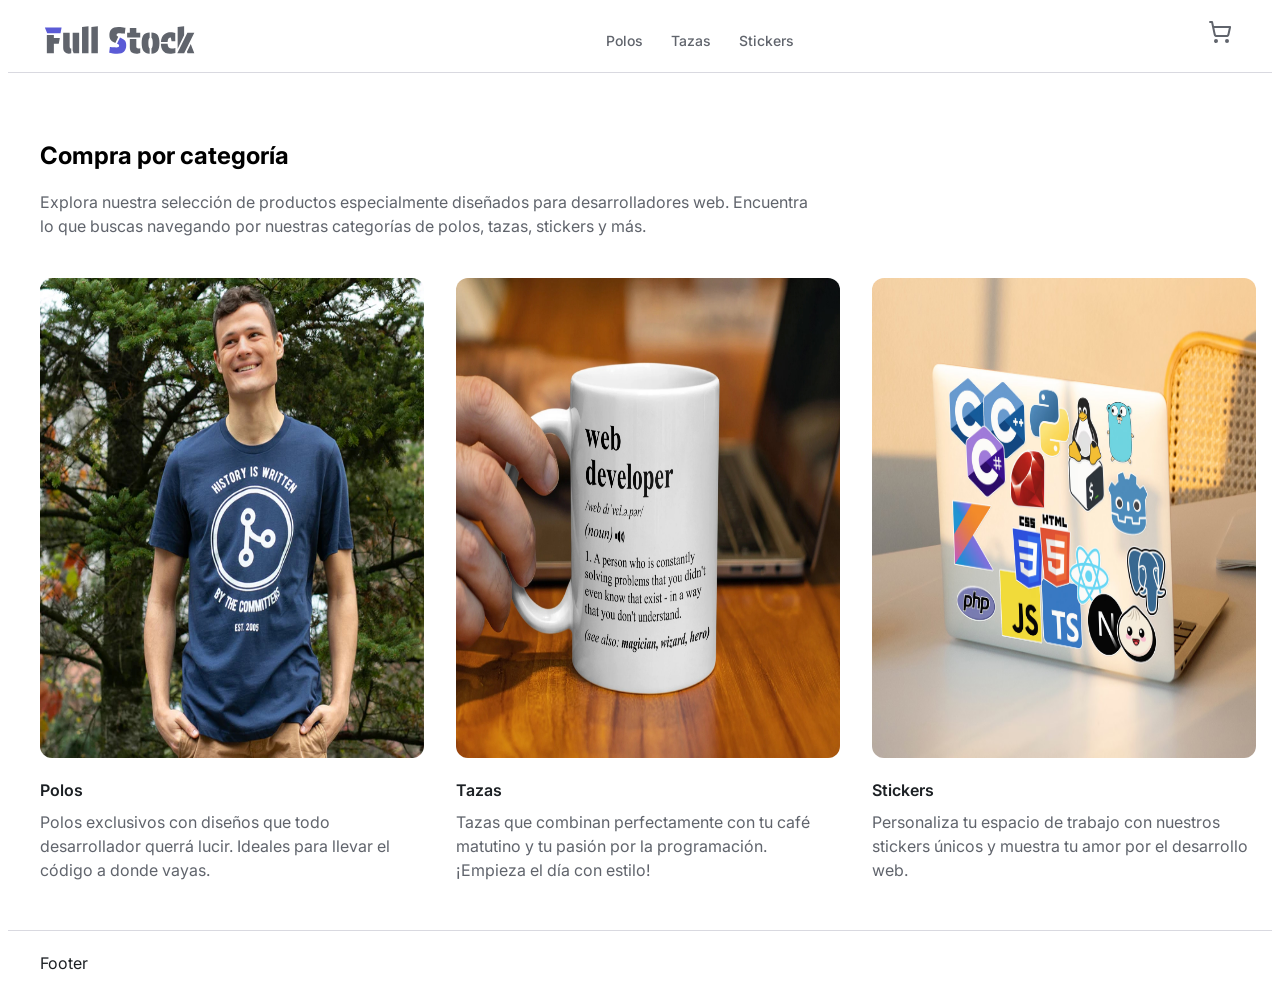
==== index.html @ 5903f7ca "Maqueta header y sección de categorías con Flexbox" ====
<!DOCTYPE html>
<html lang="es">
<head>
    <meta charset="UTF-8">
    <meta name="viewport"
          content="width=device-width, user-scalable=no, initial-scale=1.0, maximum-scale=1.0, minimum-scale=1.0">
    <meta http-equiv="X-UA-Compatible" content="ie=edge">
    <title>Document</title>
    <link rel="stylesheet" href="styles.css">
</head>
<body>
<header>
    <div class="container">
        <div class="content">
            <img class="logo" src="images/Logo.svg" alt="logo-fullstock">
            <nav>
                <a href="" class="nav-item">Polos</a>
                <a href="" class="nav-item">Tazas</a>
                <a href="" class="nav-item">Stickers</a>
            </nav>
            <a class="cart" href="">
                <img src="images/cart.svg" alt="carrito-de-compras">
            </a>
        </div>
    </div>

</header>
<main>
    <section id="categories">
        <div class="content">
            <div class="presentation">
                <h1>Compra por categoría</h1>
                <p>
                    Explora nuestra selección de productos especialmente diseñados para desarrolladores web. Encuentra lo que buscas navegando por nuestras categorías de polos, tazas, stickers y más.
                </p>
            </div>
            <div class="wrapper">
                <div class="category">
                    <img src="images/Rectangle4923.jpg" alt="">
                    <p class="title-category">
                        Polos
                    </p>
                    <p>
                        Polos exclusivos con diseños que todo desarrollador querrá lucir. Ideales para llevar el código a donde vayas.
                    </p>
                </div>
                <div class="category">
                    <img src="images/Rectangle4924.jpg" alt="">
                    <p class="title-category">
                        Tazas
                    </p>
                    <p>
                        Tazas que combinan perfectamente con tu café matutino y tu pasión por la programación. ¡Empieza el día con estilo!
                    </p>
                </div>
                <div class="category">
                    <img src="images/Rectangle4925.jpg" alt="">
                    <p class="title-category">
                        Stickers
                    </p>
                    <p>
                        Personaliza tu espacio de trabajo con nuestros stickers únicos y muestra tu amor por el desarrollo web.
                    </p>
                </div>
            </div>
        </div>
    </section>
</main>
<footer>
    <div class="container">
        <div class="content">
            <p>Footer</p>
        </div>
    </div>

</footer>
</body>
</html>
---- styles.css ----
@import url('https://fonts.googleapis.com/css2?family=Inter:ital,opsz,wght@0,14..32,100..900;1,14..32,100..900&display=swap');
body{
    font-family: "Inter", sans-serif;
    font-style: normal;
}
p{
    margin: 0;
    color: #60646C;
    font-size: 16px;
    line-height: 24px;

}

header{
    border-bottom: 1px solid #D9D9E0;
}
footer{
    border-top: 1px solid #D9D9E0;
}
header .container, footer .container{
    width: 1280px;
    margin: 0 auto;
    padding: 0 32px;
}
footer .container{
    height: 64px;
}
header .container .content{
    display: flex;
    width: 1216px;
    justify-content: space-between;
    height: 64px;
    border-bottom: 1px;
    align-content: center;
    align-items: center;
}
footer .container .content{
    width: 1216px;
    height: 64px;
    display: flex;
    justify-content: start;
    align-items: center;
    align-content: center;
}
footer p{
    color: #1C2024;
}

.logo{
    width: 160px;
    height: 40px;
}
nav .nav-item{
    padding: 12px;
    text-decoration: none;
    color: #60646C;
    font-size: 14px;
    line-height: 20px;
    font-weight: 500;
}
nav .nav-item{
    text-decoration: none;
}
.cart{
    padding: 8px;
    width: 40px;
    height: 40px;
    border-radius: 8px;
    border: 1px #FFFFFF00;
}
.cart img{
    width: 24px;
    height: 24px;
 }
section#categories{
    padding: 48px 0;
}
section#categories .content{
    width: 1280px;
    margin: 0 auto;
    padding: 0 32px;
}
section#categories .content .presentation{
    max-width: 768px;
}
section#categories .content .wrapper{
    width: 1216px;
    display: flex;
    justify-content: space-between;
    margin-top: 40px;
}
.category{
    width: 384px;
}
.category img{
    width: 384px;
    border-radius: 12px;
    aspect-ratio: 4/5;
    margin-bottom: 16px;
}
.category .title-category{
    font-weight: 600;
    color: #1C2024;
    margin: 0 0 8px 0;

}
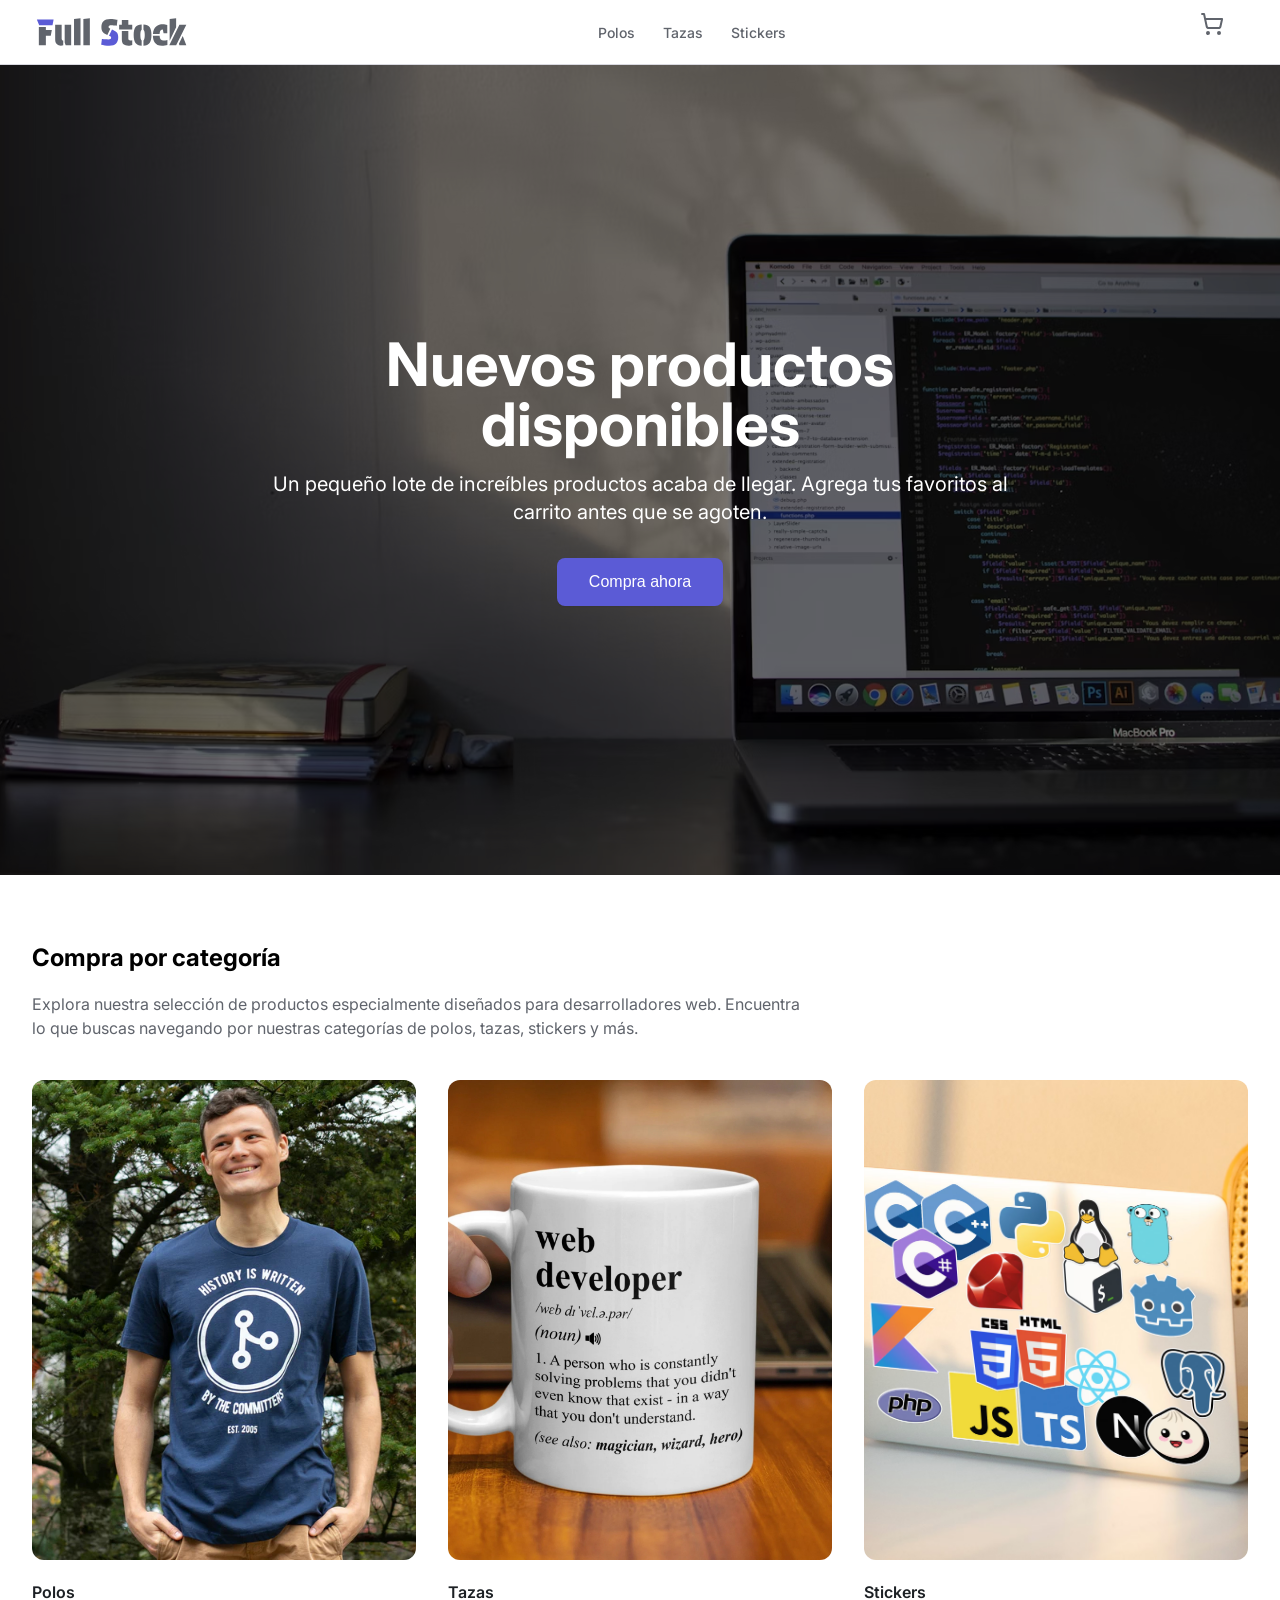
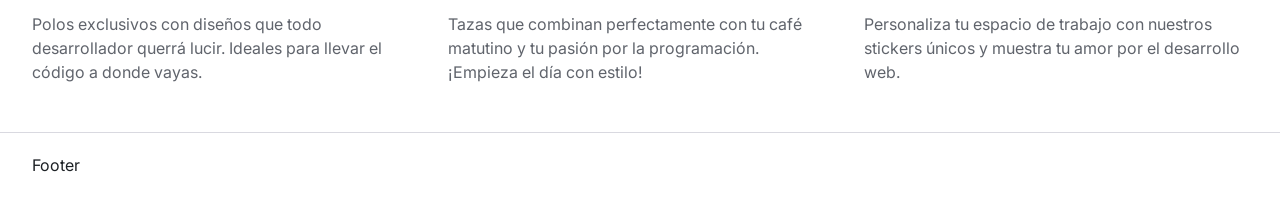
==== commit f07736e9: "Maqueta sección Hero con imagen de fondo y overlay" ====
--- a/index.html
+++ b/index.html
@@ -26,6 +26,20 @@
 
 </header>
 <main>
+    <section id="cover" class="cover-image">
+        <div class="container">
+            <div class="content">
+                <h2 class="title-cover">
+                    Nuevos productos disponibles
+                </h2>
+                <p class="lead-cover">
+                    Un pequeño lote de increíbles productos acaba de llegar.
+                    Agrega tus favoritos al carrito antes que se agoten.
+                </p>
+                <button class="btn-cover">Compra ahora</button>
+            </div>
+        </div>
+    </section>
     <section id="categories">
         <div class="content">
             <div class="presentation">
--- a/styles.css
+++ b/styles.css
@@ -1,14 +1,15 @@
 @import url('https://fonts.googleapis.com/css2?family=Inter:ital,opsz,wght@0,14..32,100..900;1,14..32,100..900&display=swap');
 body{
+    all: unset;
     font-family: "Inter", sans-serif;
     font-style: normal;
 }
+
 p{
     margin: 0;
     color: #60646C;
     font-size: 16px;
     line-height: 24px;
-
 }
 
 header{
@@ -72,6 +73,58 @@
     width: 24px;
     height: 24px;
  }
+/*fin nav*/
+.cover-image{
+    width: 100%;
+    height: 90vh;
+    margin: 0;
+    background-color: rgba(0, 0, 0, 0.5);
+    background-image: url("images/hero.jpg");
+    background-blend-mode: multiply;
+    background-repeat: no-repeat;
+    background-position: center center;
+    background-size: cover;
+    display: flex;
+    justify-content: center;
+    align-items: center;
+}
+section.cover-image .container{
+    margin: auto;
+    padding: 0 32px;
+}
+section.cover-image .container .content{
+    max-width: 768px;
+    text-align: center;
+}
+.title-cover{
+    font-weight: 700;
+    font-size: 60px;
+    line-height: 60px;
+    color: #ffffff;
+    margin: 0;
+    margin-bottom: 16px;
+}
+.lead-cover{
+    font-weight: 400;
+    font-size: 20px;
+    line-height: 28px;
+    letter-spacing: 0;
+    color: #ffffff;
+    margin: 0;
+    margin-bottom: 32px;
+}
+.btn-cover{
+    background-color: #5B5BD6;
+    border: 1px #ffffff;
+    border-radius: 8px;
+    padding: 12px 32px;
+    box-shadow: 0px 1px 2px 0px #0000000D;
+    font-size: 16px;
+    line-height: 24px;
+    letter-spacing: 0;
+    font-weight: 500;
+    color: #ffffff;
+}
 section#categories{
     padding: 48px 0;
 }
@@ -93,14 +146,19 @@
     width: 384px;
 }
 .category img{
+    max-width: 100%;
     width: 384px;
     border-radius: 12px;
     aspect-ratio: 4/5;
+    object-fit: cover;
+    object-position: center center;
     margin-bottom: 16px;
+
 }
 .category .title-category{
     font-weight: 600;
     color: #1C2024;
     margin: 0 0 8px 0;
 
-}+}
+/*categories*/
